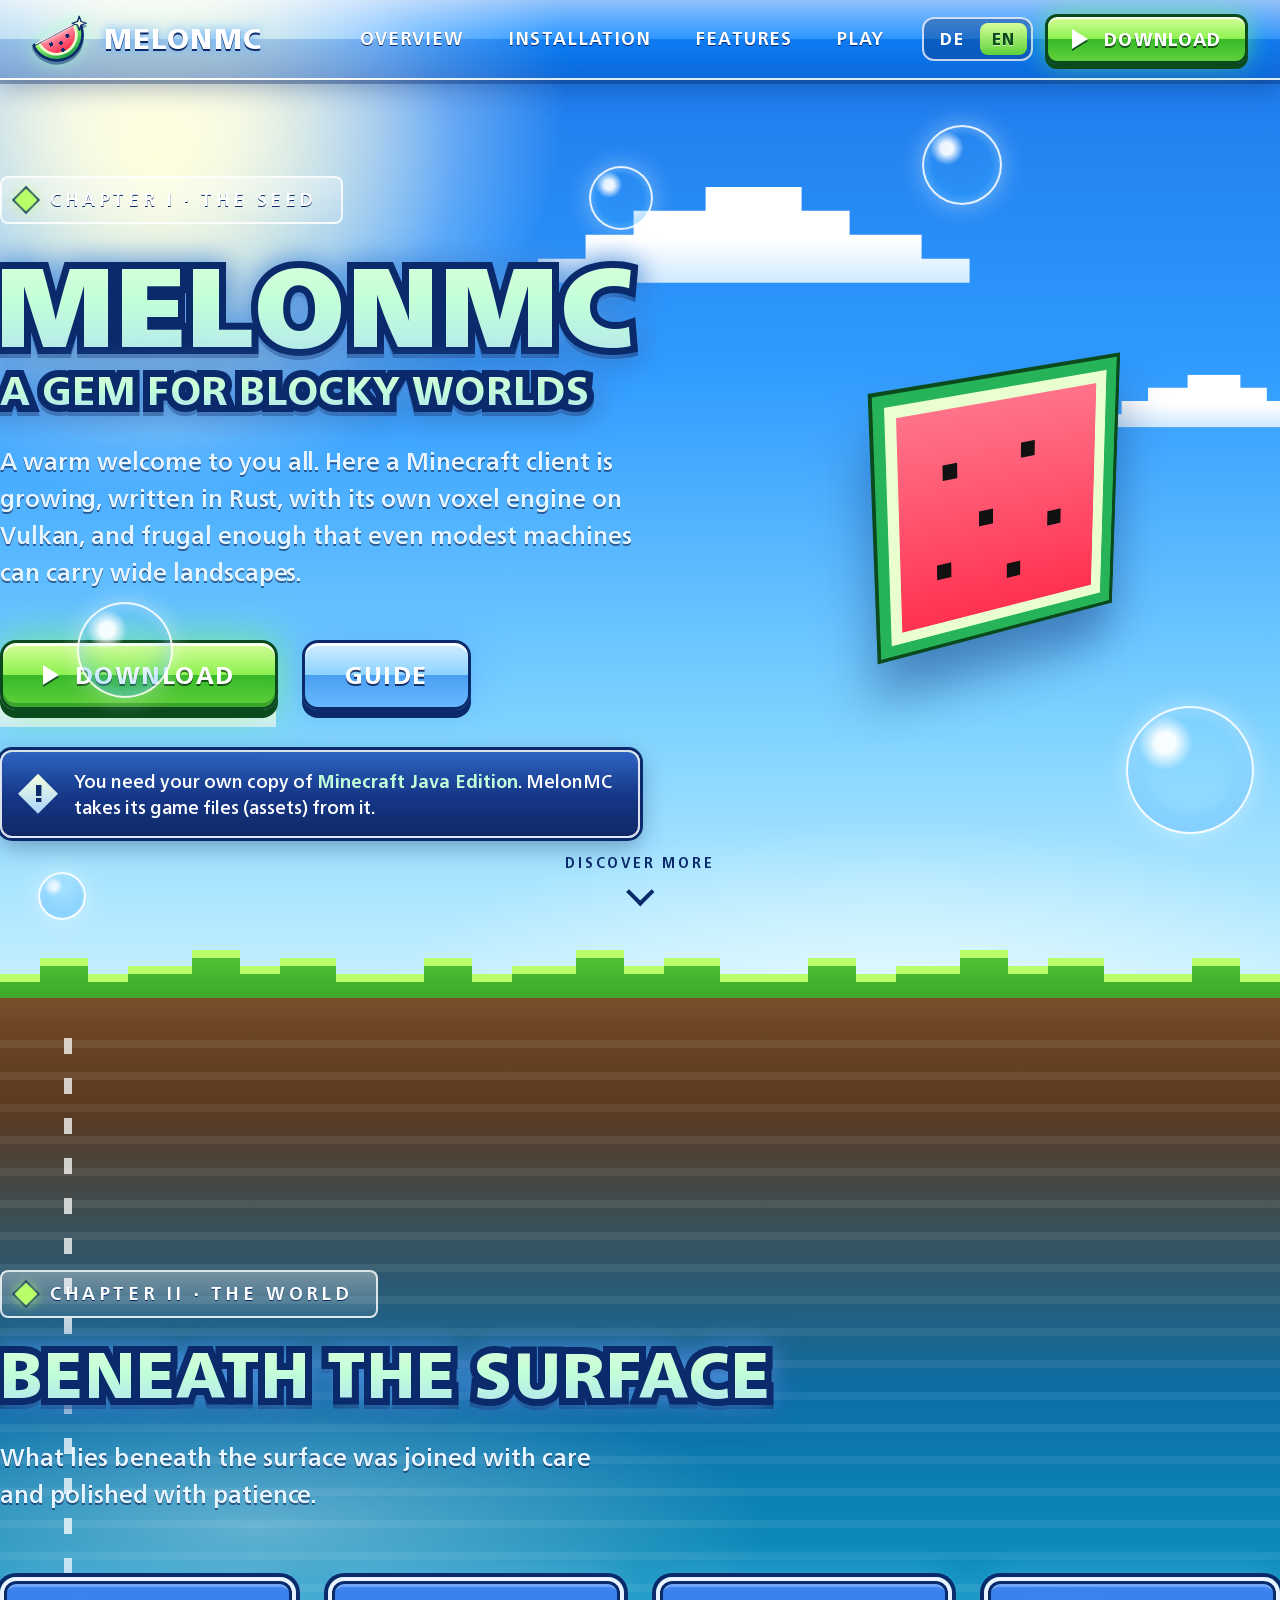
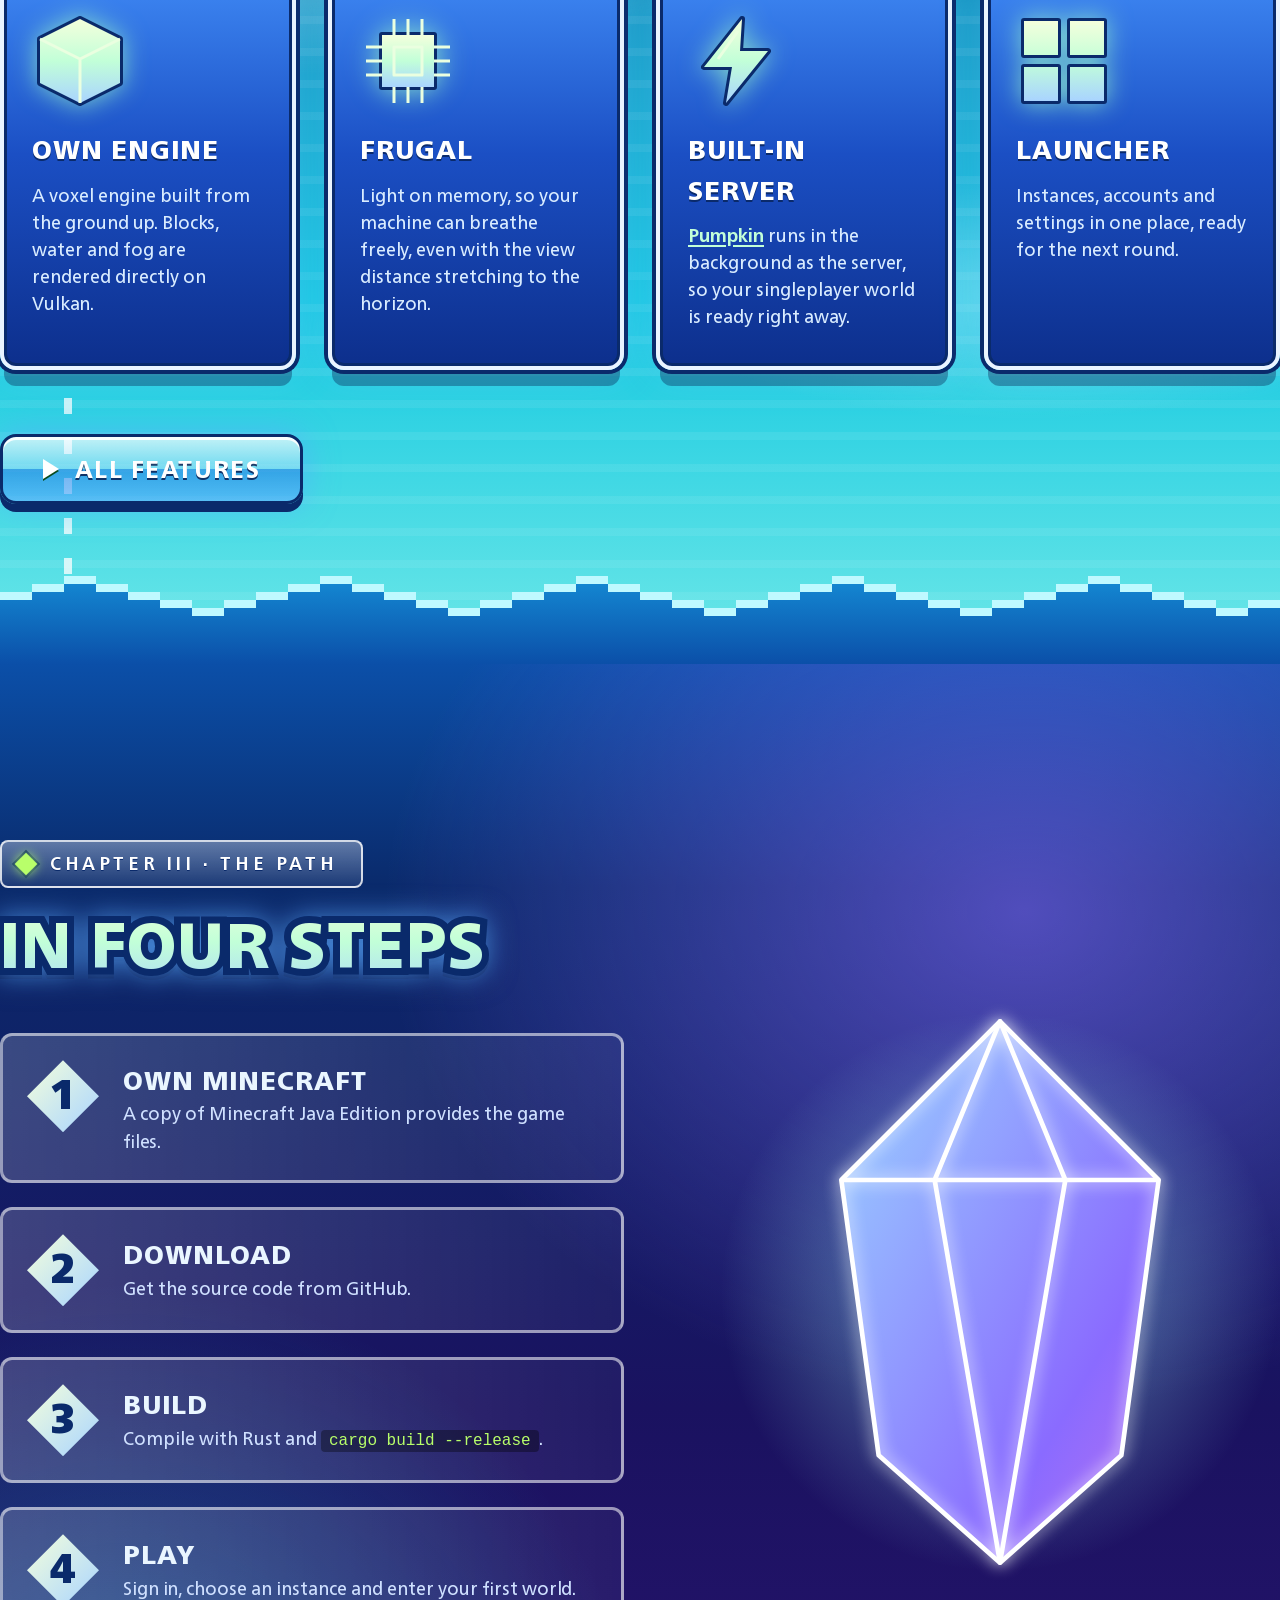
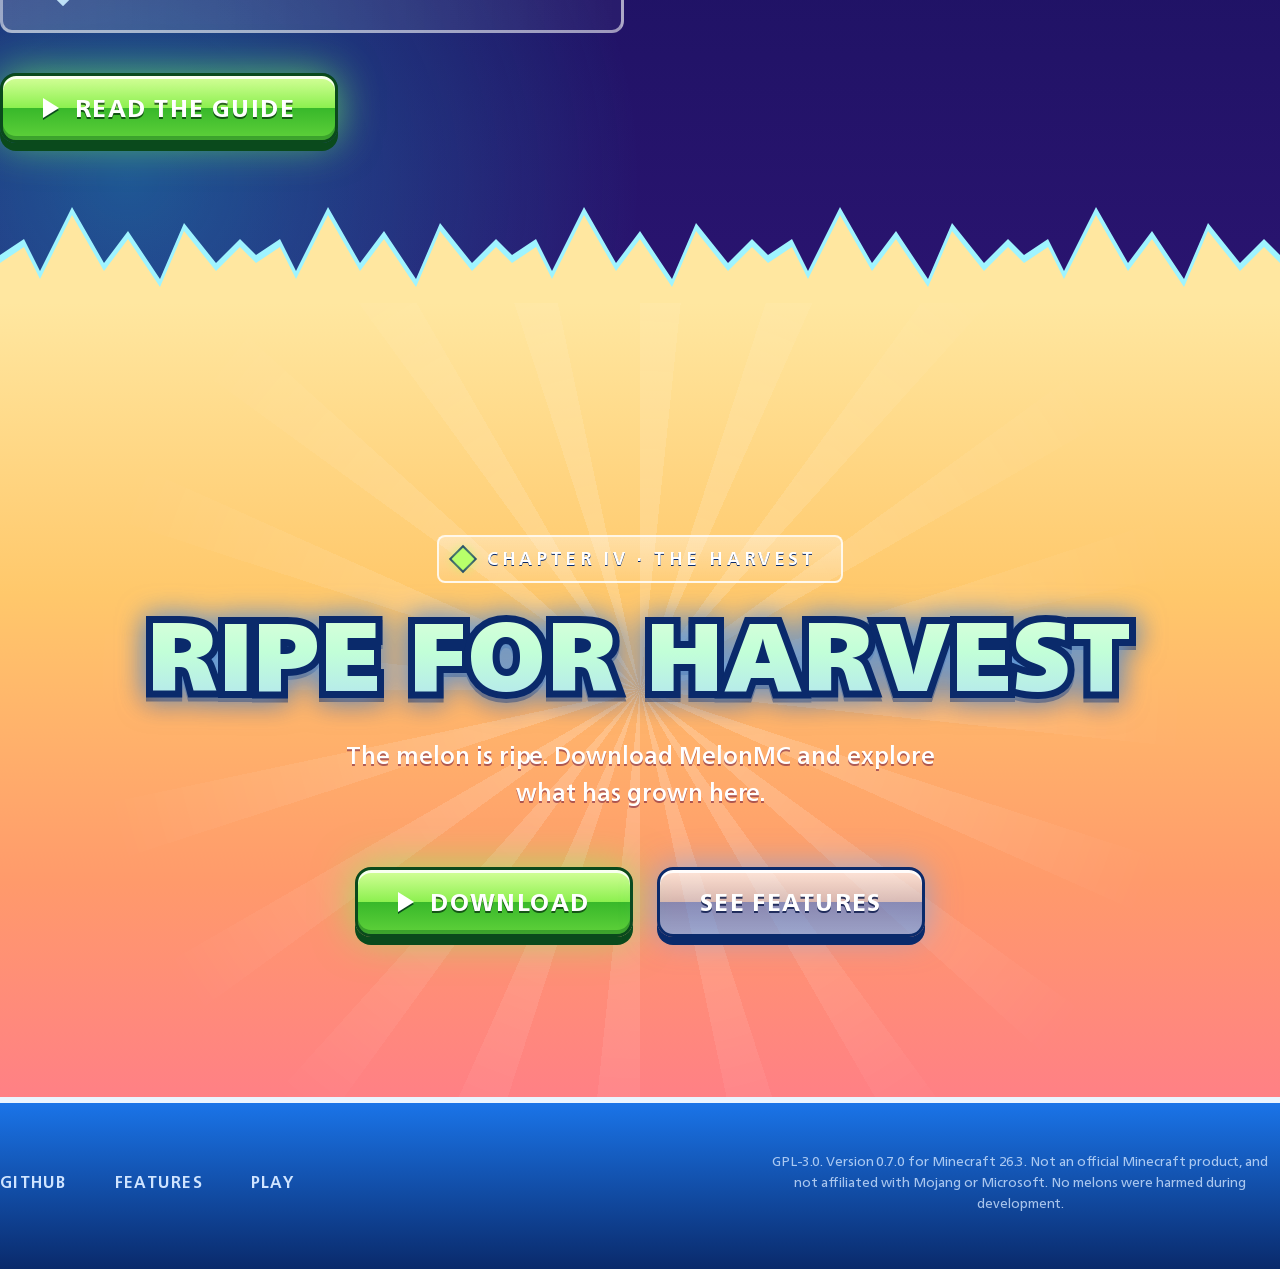
==== index.html @ e9bc73e8 "inital commit" ====
<!DOCTYPE html>
<html lang="de">
<head>
<meta charset="utf-8"/>
<meta content="width=device-width, initial-scale=1.0" name="viewport"/>
<title data-i18n="index.melonmc-a-gem-for"></title>
<meta content="" data-i18n-content="index.melonmc-a-minecraft-client" name="description"/>
<link href="logo.svg" rel="icon" type="image/svg+xml"/>
<link href="style.css" rel="stylesheet"/>
<link href="melon-cube.css" rel="stylesheet"/>
<script defer src="site.js"></script>
<script defer src="text/de.js"></script>
<script defer src="text/en.js"></script>
<script defer src="i18n.js"></script>
</head>
<body>
<nav class="nav">
<a class="brand" href="#top"><img alt="" src="logo.svg"/><span data-i18n="common.melonmc"></span></a>
<button aria-expanded="false" class="menu" data-i18n-aria="common.menu" type="button"><i></i></button>
<ul><li><a data-i18n="index.overview" href="#welt"></a></li><li><a data-i18n="index.installation" href="#weg"></a></li><li><a data-i18n="common.features" href="features.html"></a></li><li><a data-i18n="common.play" href="play.html"></a></li></ul>
<div aria-label="Language" class="lang" role="group"></div>
<a class="btn sm" data-site="repo" href="https://github.com/zinedinp/Melon"><span class="tri"></span><span data-i18n="common.download"></span></a>
</nav>
<header class="chapter sky" id="top">
<div class="flare"></div>
<div class="cloud c1"></div><div class="cloud c2"></div><div class="cloud c3"></div>
<div class="bub" style="left:6%;top:58%;width:96px;height:96px"></div>
<div class="bub" style="left:46%;top:16%;width:64px;height:64px"></div>
<div class="bub" style="left:88%;top:68%;width:128px;height:128px"></div>
<div class="bub" style="left:3%;top:84%;width:48px;height:48px"></div>
<div class="bub" style="left:72%;top:12%;width:80px;height:80px"></div>
<div class="wrap">
<div>
<span class="tag"><b></b><span data-i18n="index.chapter-i-the-seed"></span></span>
<h1 class="fx xl" data-t="MelonMC"><span data-i18n="common.melonmc"></span></h1>
<h2 class="fx m" data-t="Ein Kleinod für Blockwelten"><span data-i18n="index.a-gem-for-blocky"></span></h2>
<p class="lead" data-i18n="index.a-warm-welcome-to"></p>
<div class="btns">
<a class="btn pulse" data-site="repo" href="https://github.com/zinedinp/Melon"><span class="tri"></span><span data-i18n="common.download-2"></span></a>
<a class="btn glass" data-i18n="index.guide" href="play.html"></a>
</div>
<p class="note"><span data-i18n-html="index.you-need-your-own"></span></p>
</div>
<div aria-hidden="true" class="stage">
<div class="cube"><i class="f"></i><i class="b"></i><i class="r"></i><i class="l"></i><i class="t"></i><i class="d"></i></div>
</div>
</div>
<a class="hint" data-i18n="index.discover-more" href="#welt"></a>
</header>
<div class="edge grass"></div>
<svg aria-hidden="true" height="0" style="position:absolute" width="0">
<defs><lineargradient id="hl" x1="0" x2="0" y1="0" y2="1">
<stop offset="0" stop-color="#f4ffdc"></stop><stop offset=".5" stop-color="#c2ffd8"></stop><stop offset="1" stop-color="#a9d4ff"></stop>
</lineargradient></defs>
</svg>
<section class="chapter lagoon" id="welt">
<div class="path"></div>
<div class="wrap">
<span class="tag"><b></b><span data-i18n="index.chapter-ii-the-world"></span></span>
<h2 class="fx l" data-t="Unter der Oberfläche"><span data-i18n="index.beneath-the-surface"></span></h2>
<p class="lead" data-i18n="index.what-lies-beneath-the"></p>
<div class="grid4">
<article class="win">
<svg viewbox="0 0 96 96"><path d="M48 6L88 26V70L48 90L8 70V26Z"></path><path class="ln" d="M8 26L48 46L88 26M48 46V90"></path></svg>
<h3 data-i18n="index.own-engine"></h3><p data-i18n="index.a-voxel-engine-built"></p>
</article>
<article class="win">
<svg viewbox="0 0 96 96"><path d="M22 22H74V74H22Z"></path><path class="ln" d="M34 6V22M48 6V22M62 6V22M34 74V90M48 74V90M62 74V90M6 34H22M6 48H22M6 62H22M74 34H90M74 48H90M74 62H90M34 34H62V62H34Z"></path></svg>
<h3 data-i18n="common.frugal"></h3><p data-i18n="index.light-on-memory-so"></p>
</article>
<article class="win">
<svg viewbox="0 0 96 96"><path d="M54 6L16 54H44L38 90L80 38H52Z"></path><path class="ln" d="M50 18L30 46"></path></svg>
<h3 data-i18n="index.built-in-server"></h3><p data-i18n-html="index.pumpkin-runs-in-the"></p>
</article>
<article class="win">
<svg viewbox="0 0 96 96"><path d="M8 8H42V42H8ZM54 8H88V42H54ZM8 54H42V88H8ZM54 54H88V88H54Z"></path><path class="ln" d="M14 14H36M60 14H82"></path></svg>
<h3 data-i18n="common.launcher"></h3><p data-i18n="index.instances-accounts-and-settings"></p>
</article>
</div>
<div class="btns" style="margin-top:64px"><a class="btn glass" href="features.html"><span class="tri"></span><span data-i18n="index.all-features"></span></a></div>
</div>
</section>
<div class="edge wave"></div>
<section class="chapter cave" id="weg">
<div class="wrap">
<div>
<span class="tag"><b></b><span data-i18n="index.chapter-iii-the-path"></span></span>
<h2 class="fx l" data-t="In vier Schritten"><span data-i18n="index.in-four-steps"></span></h2>
<ol class="quest" style="margin-top:56px">
<li><div class="n">1</div><div><h3 data-i18n="index.own-minecraft"></h3><p data-i18n="index.a-copy-of-minecraft"></p></div></li>
<li><div class="n">2</div><div><h3 data-i18n="common.download-2"></h3><p data-i18n="index.get-the-source-code"></p></div></li>
<li><div class="n">3</div><div><h3 data-i18n="common.build"></h3><p data-i18n-html="index.compile-with-rust-and"></p></div></li>
<li><div class="n">4</div><div><h3 data-i18n="common.play"></h3><p data-i18n="index.sign-in-choose-an"></p></div></li>
</ol>
<div class="btns" style="margin-top:40px"><a class="btn pulse" href="play.html"><span class="tri"></span><span data-i18n="index.read-the-guide"></span></a></div>
</div>
<div aria-hidden="true" class="gem">
<i></i>
<svg viewbox="0 0 160 240"><path d="M80 4L148 72L132 190L80 236L28 190L12 72Z"></path><path d="M12 72H148M80 4L52 72L80 236L108 72Z"></path></svg>
</div>
</div>
</section>
<div class="edge crystal"></div>
<section class="chapter dawn" id="start">
<div class="wrap">
<span class="tag"><b></b><span data-i18n="index.chapter-iv-the-harvest"></span></span>
<h2 class="fx xl harvest" data-t="Zur Ernte bereit"><span data-i18n="index.ripe-for-harvest"></span></h2>
<p class="lead" data-i18n="index.the-melon-is-ripe"></p>
<div class="btns">
<a class="btn pulse" data-site="repo" href="https://github.com/zinedinp/Melon"><span class="tri"></span><span data-i18n="common.download-2"></span></a>
<a class="btn glass" data-i18n="index.see-features" href="features.html"></a>
</div>
</div>
<footer class="foot">
<div class="wrap">
<a data-i18n="index.github" data-site="repo" href="https://github.com/zinedinp/Melon"></a>
<a data-i18n="common.features" href="features.html"></a>
<a data-i18n="common.play" href="play.html"></a>
<small data-i18n="index.gpl-3-0-version"></small>
</div>
</footer>
</section>
</body>
</html>
---- style.css ----
/* MelonMC – Frutiger Aero × Voxel × Crystal. Nur CSS/HTML. Raster: 8px (--u). */

@font-face{font-family:"Neue Frutiger World";src:url(fonts/NeueFrutigerWorld-Light.woff2) format("woff2");font-weight:300;font-display:swap}
@font-face{font-family:"Neue Frutiger World";src:url(fonts/NeueFrutigerWorld-Regular.woff2) format("woff2");font-weight:400;font-display:swap}
@font-face{font-family:"Neue Frutiger World";src:url(fonts/NeueFrutigerWorld-Medium.woff2) format("woff2");font-weight:500;font-display:swap}
@font-face{font-family:"Neue Frutiger World";src:url(fonts/NeueFrutigerWorld-Bold.woff2) format("woff2");font-weight:700;font-display:swap}
@font-face{font-family:"Neue Frutiger World";src:url(fonts/NeueFrutigerWorld-Heavy.woff2) format("woff2");font-weight:800;font-display:swap}
@font-face{font-family:"Neue Frutiger World";src:url(fonts/NeueFrutigerWorld-Black.woff2) format("woff2");font-weight:900;font-display:swap}
@font-face{font-family:"Neue Frutiger World";src:url(fonts/NeueFrutigerWorld-XtraBlk.woff2) format("woff2");font-weight:950;font-display:swap}

:root{
  --u:8px;
  --sky:#2f9bff; --sky-hi:#9fe0ff; --aqua:#12d6e0; --grass:#5fd13a; --grass-hi:#b8ff6a; --grass-d:#2e8b2a;
  --melon:#ff3d5a; --rind:#1e9d4a; --crystal:#8a6bff; --navy:#0a2a6b; --sun:#ffe27a; --dirt:#6b4423;
  --hl1:#f4ffdc; --hl2:#c2ffd8; --hl3:#a9d4ff;
  --font:"Neue Frutiger World","Segoe UI",system-ui,sans-serif;
}
*{box-sizing:border-box}
html{scroll-behavior:smooth;-webkit-font-smoothing:antialiased;text-rendering:optimizeLegibility}
body{margin:0;font:400 20px/1.55 var(--font);color:#eaf6ff;background:#05163a;min-width:1100px;overflow-x:hidden}
a{color:inherit;text-decoration:none}
h1,h2,h3,p,ul,ol{margin:0}
ul,ol{padding:0;list-style:none}

/* ---------- Highlight-Text: hell-gruenlich -> sanftes Blau, Navy-Kontur, Glow ---------- */
.fx{position:relative;display:block;font-weight:900;text-transform:uppercase;line-height:1.02;letter-spacing:.02em;
    filter:drop-shadow(0 0 14px rgba(90,168,255,.75)) drop-shadow(0 4px 0 rgba(5,20,70,.55))}
.fx::before{content:attr(data-t);position:absolute;inset:0;color:var(--navy);-webkit-text-stroke:14px var(--navy);z-index:0;pointer-events:none}
.fx>span{position:relative;z-index:1;color:transparent;background:linear-gradient(180deg,var(--hl1) 0%,var(--hl2) 48%,var(--hl3) 100%);-webkit-background-clip:text;background-clip:text}
.fx.xl{font-size:112px;font-weight:950}
.fx.l{font-size:64px}
.fx.m{font-size:40px;font-weight:800}
.hl{background:linear-gradient(180deg,var(--hl1),var(--hl2) 50%,var(--hl3));-webkit-background-clip:text;background-clip:text;color:transparent;font-weight:700}

/* ---------- Navigation (immer sichtbar, CTA inklusive) ---------- */
.nav{position:fixed;inset:0 0 auto 0;height:80px;z-index:50;display:flex;align-items:center;gap:20px;padding:0 32px;
  background:linear-gradient(180deg,rgba(255,255,255,.55),rgba(160,215,255,.28) 50%,rgba(40,120,220,.35) 50%,rgba(20,80,180,.45));
  border-bottom:2px solid rgba(255,255,255,.7);box-shadow:0 4px 0 rgba(10,42,107,.35),0 8px 24px rgba(10,42,107,.35);
  backdrop-filter:blur(12px) saturate(1.4)}
.brand{display:flex;align-items:center;gap:16px;font-weight:900;font-size:28px;text-transform:uppercase;letter-spacing:.04em;color:#fff;text-shadow:0 2px 0 var(--navy),0 0 12px #5aa8ff}
.brand img{width:56px;height:56px;display:block;margin:-8px 0;filter:drop-shadow(0 3px 0 rgba(10,42,107,.5)) drop-shadow(0 0 8px rgba(160,255,200,.7))}
.lang{display:flex;gap:4px;padding:4px;border-radius:12px;border:2px solid rgba(255,255,255,.75);background:rgba(10,42,107,.35)}
.lang a,.lang b{display:block;padding:4px 12px;border-radius:8px;font-weight:800;font-size:16px;letter-spacing:.08em;color:#fff}
.lang a[aria-current]{background:linear-gradient(180deg,#d6ff9a,#5fd13a);color:#0a4a1c;text-shadow:0 1px 0 rgba(255,255,255,.6)}
.lang a:hover{background:rgba(255,255,255,.3)}
.nav ul{display:flex;gap:8px;margin-left:auto}
.nav .lang{margin-right:-8px}
.nav ul a{position:relative;display:block;padding:8px 16px;font-weight:700;font-size:18px;text-transform:uppercase;letter-spacing:.06em;color:#fff;text-shadow:0 1px 0 var(--navy);border:2px solid transparent;border-radius:8px}
.nav ul a:hover,.nav ul a[aria-current]{background:rgba(255,255,255,.25);border-color:rgba(255,255,255,.7)}
.nav ul a::before{content:"▶";position:absolute;left:8px;top:50%;translate:0 -50%;font-size:10px;line-height:1;color:var(--grass-hi);opacity:0}
.nav ul a:hover::before{opacity:1}
.nav .menu{display:none;flex:none;width:48px;height:48px;padding:0;cursor:pointer;appearance:none;
  border-radius:12px;border:2px solid rgba(255,255,255,.8);
  background:linear-gradient(180deg,rgba(255,255,255,.65),rgba(40,120,220,.4));
  box-shadow:inset 0 2px 0 rgba(255,255,255,.9),0 3px 0 rgba(10,42,107,.45)}
.nav .menu i,.nav .menu i::before,.nav .menu i::after{display:block;width:22px;height:3px;margin:0 auto;border-radius:2px;background:#fff;box-shadow:0 1px 0 var(--navy)}
.nav .menu i{position:relative}
.nav .menu i::before,.nav .menu i::after{content:"";position:absolute;left:0}
.nav .menu i::before{top:-7px}.nav .menu i::after{top:7px}
body.nav-open .nav .menu i{background:transparent;box-shadow:none}
body.nav-open .nav .menu i::before{top:0;rotate:45deg}
body.nav-open .nav .menu i::after{top:0;rotate:-45deg}

/* ---------- Buttons (Aero-Glas + Glanzkante) ---------- */
.btns{display:flex;gap:24px;flex-wrap:wrap}
.btn{position:relative;display:inline-flex;align-items:center;gap:16px;padding:20px 40px;font:800 24px/1 var(--font);text-transform:uppercase;letter-spacing:.06em;color:#fff;
  border-radius:16px;border:3px solid #0a4a1c;text-shadow:0 2px 0 rgba(0,40,10,.7);
  background:linear-gradient(180deg,#d6ff9a 0,#8cf04f 50%,#38b82a 50%,#5fd13a 100%);
  box-shadow:inset 0 3px 0 rgba(255,255,255,.85),inset 0 -4px 0 rgba(0,80,20,.35),0 8px 0 #0a4a1c,0 0 40px rgba(120,255,90,.65);transition:transform .12s,box-shadow .12s}
.btn:hover{transform:translateY(-4px);box-shadow:inset 0 3px 0 rgba(255,255,255,.85),inset 0 -4px 0 rgba(0,80,20,.35),0 12px 0 #0a4a1c,0 0 64px rgba(150,255,110,.9)}
.btn:active{transform:translateY(6px);box-shadow:inset 0 3px 0 rgba(255,255,255,.6),0 2px 0 #0a4a1c}
.btn.pulse{animation:pulse 2.4s ease-in-out infinite}
.btn.glass{border-color:var(--navy);text-shadow:0 2px 0 rgba(5,20,70,.8);
  background:linear-gradient(180deg,rgba(255,255,255,.7) 0,rgba(170,220,255,.45) 50%,rgba(40,120,230,.55) 50%,rgba(90,170,255,.6) 100%);
  box-shadow:inset 0 3px 0 rgba(255,255,255,.9),0 8px 0 var(--navy),0 0 32px rgba(90,168,255,.6)}
.btn.sm{padding:12px 24px;font-size:18px;border-radius:12px;box-shadow:inset 0 2px 0 rgba(255,255,255,.85),0 5px 0 #0a4a1c,0 0 24px rgba(120,255,90,.6)}
.btn .tri{width:0;height:0;border:10px solid transparent;border-left:16px solid #fff;border-right:0;filter:drop-shadow(0 2px 0 #0a4a1c)}
@keyframes pulse{50%{filter:brightness(1.12) saturate(1.2)}}

/* ---------- Kapitel-Grundlage ---------- */
.chapter{position:relative;padding:176px 0 160px;overflow:hidden}
.wrap{position:relative;width:1280px;margin:0 auto;z-index:2}
.tag{display:inline-flex;align-items:center;gap:16px;margin-bottom:24px;padding:8px 24px 8px 16px;font-weight:700;font-size:18px;letter-spacing:.2em;text-transform:uppercase;color:#fff;
  background:linear-gradient(180deg,rgba(255,255,255,.35),rgba(255,255,255,.08));border:2px solid rgba(255,255,255,.8);border-radius:8px;text-shadow:0 1px 0 var(--navy)}
.tag b{display:block;width:16px;height:16px;background:var(--grass-hi);transform:rotate(45deg);box-shadow:0 0 12px var(--grass-hi),0 0 0 2px var(--navy)}
.lead{font-size:24px;font-weight:500;max-width:640px;margin:32px 0 48px;text-shadow:0 2px 0 rgba(5,20,70,.55)}

/* ---------- Kapitel I – Himmel ---------- */
.sky{min-height:100vh;padding:176px 0 200px;
  background:radial-gradient(circle at 12% 8%,#fff 0,rgba(255,255,255,.9) 6%,rgba(255,255,255,0) 28%),
             radial-gradient(ellipse 60% 30% at 70% 100%,#e8fbff 0,rgba(232,251,255,0) 70%),
             linear-gradient(180deg,#1a74e8 0,#2f9bff 35%,#7fd3ff 70%,#d4f6ff 100%)}
.sky .wrap{display:grid;grid-template-columns:720px 1fr;align-items:center}
.sky h1.fx{margin:0 0 8px -4px}
.flare{position:absolute;left:-160px;top:-160px;width:640px;height:640px;border-radius:50%;background:radial-gradient(circle,rgba(255,255,220,.95) 0,rgba(255,255,200,.4) 30%,rgba(255,255,255,0) 65%);z-index:1;animation:breathe 8s ease-in-out infinite}
@keyframes breathe{50%{transform:scale(1.12);opacity:.85}}

/* Voxel-Wolken: Stufenpolygone, 24px-Raster */
.cloud{position:absolute;z-index:1;height:96px;background:linear-gradient(180deg,#fff 0,#fff 55%,#cfe9ff 100%);
  clip-path:polygon(0 100%,0 72px,48px 72px,48px 48px,96px 48px,96px 24px,168px 24px,168px 0,264px 0,264px 24px,312px 24px,312px 48px,384px 48px,384px 72px,432px 72px,432px 100%);
  width:432px;filter:drop-shadow(0 8px 0 rgba(120,180,240,.5));animation:drift 60s linear infinite}
.cloud.c1{top:18%;left:42%}.cloud.c2{top:62%;left:-8%;transform:scale(.75);animation-duration:80s;animation-delay:-20s}.cloud.c3{top:34%;left:78%;transform:scale(.55);animation-duration:70s;animation-delay:-35s}
@keyframes drift{0%{translate:-120px 0}50%{translate:120px 0}100%{translate:-120px 0}}

/* Bokeh-Blasen (Aero) */
.bub{position:absolute;border-radius:50%;z-index:6;cursor:pointer;border:2px solid rgba(255,255,255,.85);
  background:radial-gradient(circle at 30% 28%,rgba(255,255,255,.95) 0 8%,rgba(255,255,255,0) 22%),
             radial-gradient(circle at 50% 50%,rgba(160,225,255,.05) 55%,rgba(255,255,255,.55) 100%);
  box-shadow:inset 0 -12px 24px rgba(40,160,255,.35),0 0 24px rgba(255,255,255,.4);
  animation:float var(--d,9s) ease-in-out infinite var(--dl,0s);
  /* Loslassen: federt mit Ueberschwingen unter 1 zurueck (kleiner) und gleitet langsam heim */
  transition:scale .7s cubic-bezier(.3,2.2,.5,1),transform 1.4s cubic-bezier(.2,.9,.2,1)}
.bub:nth-of-type(2n){--d:12s;--dl:-4s}
/* Druck auf die Blase selbst: waechst und huscht kurz davon */
.bub:active{scale:1.25;transform:translate(var(--zx,20px),-48px);transition:scale .12s ease-out,transform .25s ease-out}
.bub:nth-of-type(2n):active{--zx:-24px}
@keyframes float{50%{translate:0 -32px}}

/* Der Melonenwuerfel steht in melon-cube.css. */
.glint{position:absolute;inset:0;z-index:4;background:linear-gradient(115deg,transparent 40%,rgba(255,255,255,.35) 50%,transparent 60%) 0 0/300% 100%;pointer-events:none;mix-blend-mode:soft-light;animation:glint 7s ease-in-out infinite}
@keyframes glint{from{background-position:120% 0}to{background-position:-120% 0}}

.hint{cursor:pointer;position:absolute;left:50%;bottom:136px;translate:-50% 0;z-index:5;display:flex;flex-direction:column;align-items:center;font-weight:700;letter-spacing:.2em;text-transform:uppercase;font-size:14px;color:var(--navy)}
.hint:hover{color:#fff;text-shadow:0 0 12px var(--navy)}
.hint::after{content:"";width:16px;height:16px;border:solid var(--navy);border-width:0 4px 4px 0;rotate:45deg;margin-top:8px;animation:bob 1.6s ease-in-out infinite}
@keyframes bob{50%{translate:0 8px}}

/* ---------- Grenzen zwischen Kapiteln (SVG-Masken, 8px-Raster) ---------- */
.edge{position:relative;height:96px;margin-top:-96px;z-index:4;pointer-events:none;
  --mask:none;--w:384px}
.edge::before,.edge::after{content:"";position:absolute;left:0;right:0;height:96px;
  -webkit-mask:var(--mask) repeat-x 0 0/var(--w) 96px;mask:var(--mask) repeat-x 0 0/var(--w) 96px}
.edge::before{top:-8px;background:var(--rim)}
.edge::after{top:0;background:var(--body)}
.edge.grass{--w:384px;--rim:var(--grass-hi);
  --body:linear-gradient(180deg,#58c936 0,#3da82c 56px,#7a4e2b 56px,#6b4423 100%);
  --mask:url("data:image/svg+xml,%3Csvg xmlns='http://www.w3.org/2000/svg' width='384' height='96' shape-rendering='crispEdges'%3E%3Cpath d='M0 96V40H40V24H88V40H128V32H192V16H240V32H280V24H336V40H384V96Z'/%3E%3C/svg%3E")}
.edge.wave{--w:256px;--rim:#bff9ff;
  --body:linear-gradient(180deg,#1590d8 0,#0b4fa8 100%);
  --mask:url("data:image/svg+xml,%3Csvg xmlns='http://www.w3.org/2000/svg' width='256' height='96' shape-rendering='crispEdges'%3E%3Cpath d='M0 96V32H32V24H64V16H96V24H128V32H160V40H192V48H224V40H256V96Z'/%3E%3C/svg%3E")}
.edge.crystal{--w:256px;--rim:#9ff4ff;
  --body:#ffe7a0;
  --mask:url("data:image/svg+xml,%3Csvg xmlns='http://www.w3.org/2000/svg' width='256' height='96'%3E%3Cpath d='M0 96V56L24 40L40 72L72 8L104 64L128 32L160 80L184 24L216 64L240 40L256 56V96Z'/%3E%3C/svg%3E")}

/* ---------- Kapitel II – Lagune ---------- */
.lagoon{background:linear-gradient(180deg,#6b4423 0,#5a3a22 72px,#0b6fa8 360px,#12c8e0 70%,#6fe8e8 100%);padding-top:232px}
.lagoon::before{content:"";position:absolute;inset:0;z-index:0;background:
  radial-gradient(ellipse 40% 12% at 20% 40%,rgba(255,255,255,.35),transparent),
  radial-gradient(ellipse 30% 10% at 80% 70%,rgba(255,255,255,.3),transparent),
  repeating-linear-gradient(0deg,rgba(255,255,255,.07) 0 8px,transparent 8px 32px)}
.path{position:absolute;left:64px;top:0;bottom:0;width:8px;z-index:1;background:repeating-linear-gradient(180deg,rgba(255,255,255,.75) 0 16px,transparent 16px 40px)}
.grid4{display:grid;grid-template-columns:repeat(4,1fr);gap:32px;margin-top:64px}

/* Final-Fantasy-Menuefenster */
.win{position:relative;padding:32px 28px 36px;border:4px solid #eaf4ff;border-radius:16px;
  background:linear-gradient(180deg,#3d86f2 0,#1b4fc4 45%,#0d2f8c 100%);
  box-shadow:0 0 0 4px var(--navy),inset 0 0 0 3px #0a2a6b,inset 0 6px 0 rgba(255,255,255,.28),0 20px 0 -4px rgba(5,20,70,.35),0 0 40px rgba(120,200,255,.45);transition:transform .15s}
.win:hover{transform:translateY(-8px)}
.win:hover h3::before{content:"▶";position:absolute;left:-24px;top:0;color:var(--grass-hi);font-size:20px;animation:bob2 .8s steps(2) infinite}
@keyframes bob2{50%{translate:4px 0}}
.win h3{position:relative;font-weight:900;font-size:26px;text-transform:uppercase;letter-spacing:.04em;margin:20px 0 12px;color:#fff;text-shadow:0 2px 0 var(--navy)}
.win p{font-size:18px;line-height:1.5;color:#d9ecff}
.win svg{width:96px;height:96px;display:block;overflow:visible;filter:drop-shadow(0 0 12px rgba(160,255,200,.7))}
.win svg *{stroke:var(--navy);stroke-width:6;stroke-linejoin:round;paint-order:stroke;fill:url(#hl)}
.win svg .ln{fill:none;stroke:#eaffe0;stroke-width:3}

/* ---------- Kapitel III – Kristallhoehle ---------- */
.cave{background:radial-gradient(ellipse 50% 40% at 80% 20%,rgba(138,107,255,.55),transparent),radial-gradient(ellipse 40% 40% at 10% 90%,rgba(18,214,224,.35),transparent),linear-gradient(180deg,#0b4fa8 0,#0a2a6b 18%,#1a1260 60%,#2a1470 100%)}
.cave .wrap{display:grid;grid-template-columns:1fr 560px;gap:96px;align-items:center}
.quest li{position:relative;display:grid;grid-template-columns:72px 1fr;gap:24px;padding:24px;margin-bottom:24px;border:3px solid rgba(255,255,255,.55);border-radius:12px;background:linear-gradient(90deg,rgba(255,255,255,.18),rgba(255,255,255,.04));transition:transform .15s,border-color .15s}
.quest li:hover{transform:translateX(16px);border-color:var(--grass-hi)}
.quest li:hover::before{content:"▶";position:absolute;left:-36px;top:28px;color:var(--grass-hi);font-size:24px}
.quest .n{width:72px;height:72px;display:grid;place-items:center;font-weight:950;font-size:40px;color:var(--navy);background:linear-gradient(135deg,var(--hl1),var(--hl3));clip-path:polygon(50% 0,100% 50%,50% 100%,0 50%);padding-bottom:4px}
.quest h3{font-weight:900;font-size:26px;text-transform:uppercase;letter-spacing:.04em}
.quest p{font-size:18px;color:#cfe0ff}
.quest code{font:500 16px ui-monospace,monospace;background:rgba(0,0,0,.35);padding:2px 8px;border-radius:4px;color:var(--grass-hi)}
/* grosser Kristall: SVG-Silhouette als Maske, Verlauf fuellt */
.gem{position:relative;height:560px}
.gem i{position:absolute;inset:0;
  -webkit-mask:var(--g) center/contain no-repeat;mask:var(--g) center/contain no-repeat;
  background:linear-gradient(120deg,#9ff4ff 0,#8a6bff 40%,#ff7ad9 70%,#9ff4ff 100%) 0 0/200% 100%;animation:shimmer 6s linear infinite;
  --g:url("data:image/svg+xml,%3Csvg xmlns='http://www.w3.org/2000/svg' viewBox='0 0 160 240'%3E%3Cpath d='M80 4L148 72L132 190L80 236L28 190L12 72Z'/%3E%3C/svg%3E")}
.gem::before{content:"";position:absolute;inset:-24px;z-index:-1;background:radial-gradient(circle,rgba(159,244,255,.55),transparent 65%);animation:breathe 5s ease-in-out infinite}
.gem svg{position:absolute;inset:0;width:100%;height:100%;fill:none;stroke:#fff;stroke-width:2;stroke-linejoin:round;filter:drop-shadow(0 0 8px #fff)}
@keyframes shimmer{to{background-position:-200% 0}}

/* ---------- Kapitel IV – Sonnenaufgang / CTA ---------- */
.dawn{text-align:center;background:linear-gradient(180deg,#ffe7a0 0,#ffc86b 30%,#ff9a6b 60%,#ff6b9a 100%);padding-top:232px;padding-bottom:0;color:#fff}
.dawn::before{content:"";position:absolute;left:50%;top:40%;width:1200px;height:1200px;margin:-600px;background:repeating-conic-gradient(rgba(255,255,255,.22) 0 6deg,transparent 6deg 18deg);-webkit-mask:radial-gradient(circle,#000 0,transparent 65%);mask:radial-gradient(circle,#000 0,transparent 65%);animation:rot 80s linear infinite}
@keyframes rot{to{rotate:360deg}}
.dawn .fx{margin:0 auto}
.dawn .fx.xl.harvest{font-size:96px}
.dawn .lead{margin:32px auto 56px;color:#fff;text-shadow:0 2px 0 rgba(120,30,60,.6)}
.dawn .btns{justify-content:center}
.foot{position:relative;z-index:3;margin-top:160px;padding:48px 0 56px;background:linear-gradient(180deg,#1a74e8,#0a2a6b);border-top:6px solid #eaf4ff;font-size:16px;color:#cfe4ff}
.foot .wrap{display:flex;gap:48px;align-items:center}
.foot a{font-weight:700;text-transform:uppercase;letter-spacing:.08em}.foot a:hover{color:var(--grass-hi)}
.foot small{margin-left:auto;max-width:520px;opacity:.8}

/* ======================================================================
   UNTERSEITEN: Frutiger Black + Metro (flache Kacheln, Aero-Glanzkante)
   ====================================================================== */
body.metro{background:#07204f;background-image:radial-gradient(ellipse 60% 40% at 85% 0,rgba(47,155,255,.55),transparent),radial-gradient(ellipse 50% 40% at 0 100%,rgba(18,214,224,.3),transparent)}
.metro main{width:1280px;margin:0 auto;padding:152px 0 96px}
.metro h1{font-weight:900;font-size:96px;line-height:.95;text-transform:uppercase;letter-spacing:-.01em;color:#fff}
.metro h1 small{display:block;font-weight:300;font-size:32px;letter-spacing:.02em;text-transform:none;color:var(--hl3);margin-top:16px}
.metro .sub{font-weight:300;font-size:28px;max-width:760px;margin:24px 0 56px;color:#d9ecff}
.tiles{display:grid;grid-template-columns:repeat(4,296px);grid-auto-rows:296px;gap:8px}
.tile{position:relative;padding:24px;display:flex;flex-direction:column;justify-content:flex-end;overflow:hidden;color:#fff;transition:transform .12s}
.tile::before{content:"";position:absolute;inset:0 0 50% 0;background:linear-gradient(180deg,rgba(255,255,255,.22),rgba(255,255,255,.04))}
.tile:hover{transform:scale(1.03);z-index:2;outline:4px solid rgba(255,255,255,.85)}
.tile.w2{grid-column:span 2}.tile.h2{grid-row:span 2}
.tile .g{position:absolute;right:16px;top:8px;font-weight:950;font-size:128px;line-height:1;opacity:.28}
.tile h2{position:relative;font-weight:900;font-size:32px;line-height:1.05;text-transform:uppercase;margin-bottom:8px}
.tile p{position:relative;font-weight:300;font-size:18px;line-height:1.4}
.tile.cta{align-items:flex-start;justify-content:center;gap:16px;background:#5fd13a}
.tile.cta h2{font-size:36px}
.tile.cta.w2 h2{font-size:40px}
.t-blue{background:#1ba1e2}.t-green{background:#3fa820}.t-red{background:#e51400}.t-amber{background:#e8940a}.t-violet{background:#7a2cd9}.t-teal{background:#00aba9}.t-pink{background:#e3569b}.t-navy{background:#14397d}
.metro .back{display:inline-block;margin-top:56px;font-weight:900;text-transform:uppercase;letter-spacing:.1em;color:var(--hl2)}
.metro .back:hover{color:#fff}

@media (prefers-reduced-motion:reduce){*{animation:none!important;transition:none!important}}

/* Sprungziel unter fester Navigation */
:target{scroll-margin-top:0}
.note{display:inline-flex;gap:16px;align-items:center;max-width:640px;margin-top:40px;padding:16px 24px 16px 16px;font-size:18px;line-height:1.45;font-weight:500;color:#fff;
  border:2px solid rgba(255,255,255,.85);border-radius:12px;box-shadow:0 0 0 3px var(--navy),0 8px 24px rgba(5,20,70,.35);
  background:linear-gradient(180deg,rgba(40,90,190,.92) 0,rgba(14,46,130,.94) 50%,rgba(10,32,96,.96) 100%)}
.note::before{content:"!";flex:none;display:grid;place-items:center;width:40px;height:40px;font-weight:950;font-size:24px;color:var(--navy);background:linear-gradient(180deg,var(--hl1),var(--hl3));clip-path:polygon(50% 0,100% 50%,50% 100%,0 50%)}
.note b{color:var(--hl2)}
/* Listen auf der Features-Seite */
.metro h2.sec{font-weight:900;font-size:48px;text-transform:uppercase;margin:96px 0 32px;color:#fff}
.metro h2.sec small{font-weight:300;font-size:24px;text-transform:none;color:var(--hl3);margin-left:16px}
.list{display:grid;grid-template-columns:repeat(2,1fr);gap:8px}
.list li{position:relative;display:grid;grid-template-columns:48px 1fr;gap:16px;padding:20px 24px;background:rgba(255,255,255,.08);border-left:8px solid var(--c,#3fa820)}
.list li::before{content:"✓";display:grid;place-items:center;width:48px;height:48px;font-weight:900;font-size:28px;color:#fff;background:var(--c,#3fa820)}
.list.todo li{--c:#e8940a}.list.todo li::before{content:"◌"}
.list li.soon{--c:#1ba1e2}.list li.soon::before{content:"◔"}
.list h3{font-weight:900;font-size:22px;text-transform:uppercase}
.list p{font-weight:300;font-size:18px;line-height:1.4;color:#d9ecff}

/* Links im Fliesstext (z.B. Pumpkin) */
.win p a,.tile p a,.list p a{color:var(--hl2);font-weight:700;text-decoration:underline 2px;text-underline-offset:3px}
.tile p a,.list p a{color:#fff}
.win p a:hover,.tile p a:hover,.list p a:hover{color:var(--hl1)}

@media (hover:none){
  .tile:hover,.win:hover,.quest li:hover,.btn:hover{transform:none}
  .quest li:hover::before,.win:hover h3::before{content:none}
}

/* ---------- Schmale Schirme: derselbe Aero-Look, fliessendes Raster ---------- */
@media (max-width:1279px){
  body{min-width:0}
  .wrap,.metro main{width:auto;max-width:1280px;margin-left:24px;margin-right:24px}
  .metro main{padding-left:0;padding-right:0}
  .tiles{grid-template-columns:repeat(4,minmax(0,1fr));grid-auto-rows:minmax(220px,auto)}
  .sky .wrap{grid-template-columns:1fr;gap:24px}
  .stage{height:400px}
  .cave .wrap{grid-template-columns:1fr;gap:40px}
  .gem{height:360px;max-width:280px;margin:0 auto}
  .grid4{grid-template-columns:repeat(2,minmax(0,1fr))}
  .fx.xl{font-size:80px}
  .dawn .fx.xl.harvest{font-size:72px}
  .fx.l{font-size:52px}
  .metro h1{font-size:72px}
  .path{display:none}
}

@media (max-width:900px){
  .nav{display:grid;grid-template-columns:1fr auto auto;align-items:center;height:auto;min-height:72px;padding:12px 16px;gap:8px 12px}
  .nav .brand{grid-column:1;grid-row:1;min-width:0}
  .nav .lang{grid-column:2;grid-row:1;margin:0}
  .nav .menu{display:grid;place-items:center;grid-column:3;grid-row:1}
  .nav ul{display:none;grid-column:1/-1;grid-row:2;flex-direction:column;margin:0;gap:4px;padding:8px;border-radius:12px;
    background:linear-gradient(180deg,rgba(255,255,255,.35),rgba(20,80,180,.4));
    border:2px solid rgba(255,255,255,.7);box-shadow:inset 0 2px 0 rgba(255,255,255,.5),0 8px 24px rgba(10,42,107,.35)}
  .nav ul a{padding:12px 20px}
  .nav > .btn.sm{display:none;grid-column:1/-1;grid-row:3}
  body.nav-open .nav ul{display:flex}
  body.nav-open .nav > .btn.sm{display:inline-flex;width:100%;justify-content:center}
  .chapter{padding:140px 0 96px}
  .sky{padding-bottom:120px}
  .lagoon,.dawn{padding-top:160px}
  .tiles{grid-template-columns:repeat(2,minmax(0,1fr));grid-auto-rows:minmax(200px,auto)}
  .tile.h2{grid-row:span 1}
  .tile .g{font-size:88px}
  .list{grid-template-columns:1fr}
  .metro h1{font-size:56px}
  .metro h1 small{font-size:22px}
  .metro h2.sec{font-size:32px;margin:64px 0 24px}
  .metro h2.sec small{display:block;margin:8px 0 0;font-size:20px}
  .metro .sub{font-size:22px}
  .fx.xl{font-size:56px}
  .dawn .fx.xl.harvest{font-size:52px}
  .fx.l{font-size:40px}
  .fx.m{font-size:28px}
  .fx::before{-webkit-text-stroke:8px var(--navy)}
  .lead{font-size:20px;margin:24px 0 32px}
  .btn{padding:16px 28px;font-size:20px}
  .cloud.c3,.bub{display:none}
  .hint{bottom:48px}
  .foot{margin-top:80px}
  .foot .wrap{flex-wrap:wrap;gap:16px 32px}
  .foot small{margin-left:0;max-width:none}
  .quest li:hover{transform:none}
  .quest li:hover::before{content:none}
}

@media (max-width:640px){
  .wrap,.metro main{margin-left:16px;margin-right:16px}
  .grid4,.tiles{grid-template-columns:1fr}
  .tile.w2,.tile.h2{grid-column:span 1;grid-row:span 1}
  .brand span{font-size:22px}
  .brand img{width:40px;height:40px;margin:0}
  .fx.xl{font-size:40px}
  .dawn .fx.xl.harvest{font-size:36px}
  .fx.l{font-size:32px}
  .fx.m{font-size:22px}
  .fx::before{-webkit-text-stroke:6px var(--navy)}
  .metro h1{font-size:40px}
  .metro h1 small{font-size:18px}
  .tile h2,.tile.cta h2,.tile.cta.w2 h2{font-size:26px}
  .tile .g{font-size:72px;top:4px;right:8px}
  .tile{padding:20px;min-height:180px}
  .stage{height:240px}
  .gem{display:none}
  .win{padding:24px 20px}
  .quest li{grid-template-columns:56px 1fr;padding:16px;gap:16px}
  .quest .n{width:56px;height:56px;font-size:28px}
  .note{max-width:none;font-size:16px}
  .btns{gap:16px}
  .btn{width:100%;justify-content:center}
  .list li{grid-template-columns:40px 1fr;padding:16px;gap:12px}
  .list li::before{width:40px;height:40px;font-size:22px}
  .list h3{font-size:18px}
  .flare{width:360px;height:360px;left:-80px;top:-80px}
}
---- melon-cube.css ----
/* Melonen-Voxelwuerfel in 3D */
.stage{position:relative;height:560px;perspective:1400px;z-index:3}
.cube{--s:280px;position:absolute;left:50%;top:50%;width:var(--s);height:var(--s);margin:-140px 0 0 -140px;transform-style:preserve-3d;transform:rotateX(-22deg) rotateY(30deg);animation:spin 22s linear infinite;filter:drop-shadow(0 40px 30px rgba(10,42,107,.45))}
@keyframes spin{to{transform:rotateX(-22deg) rotateY(390deg)}}
.cube i{position:absolute;inset:0;backface-visibility:hidden;border:4px solid #0a4a1c;
  background:repeating-linear-gradient(90deg,#27b358 0 28px,#17843c 28px 56px,#3fd172 56px 84px,#17843c 84px 112px)}
.cube .f{transform:translateZ(140px)}.cube .b{transform:rotateY(180deg) translateZ(140px)}
.cube .r{transform:rotateY(90deg) translateZ(140px)}.cube .l{transform:rotateY(-90deg) translateZ(140px)}
.cube .t{transform:rotateX(90deg) translateZ(140px);background:repeating-linear-gradient(90deg,#6be88d 0 28px,#38c566 28px 56px)}
.cube .d{transform:rotateX(-90deg) translateZ(140px);background:#0e5a28}
.cube .f{ /* aufgeschnittene Seite: Rinde, Fruchtfleisch, Kerne */
  background:
   linear-gradient(#111,#111) 72px 80px/16px 16px no-repeat,linear-gradient(#111,#111) 160px 72px/16px 16px no-repeat,
   linear-gradient(#111,#111) 112px 136px/16px 16px no-repeat,linear-gradient(#111,#111) 192px 152px/16px 16px no-repeat,
   linear-gradient(#111,#111) 64px 184px/16px 16px no-repeat,linear-gradient(#111,#111) 144px 200px/16px 16px no-repeat,
   linear-gradient(#ff7a90,#ff2a4a);
  box-shadow:inset 0 0 0 12px #27b358,inset 0 0 0 24px #e9ffd0}
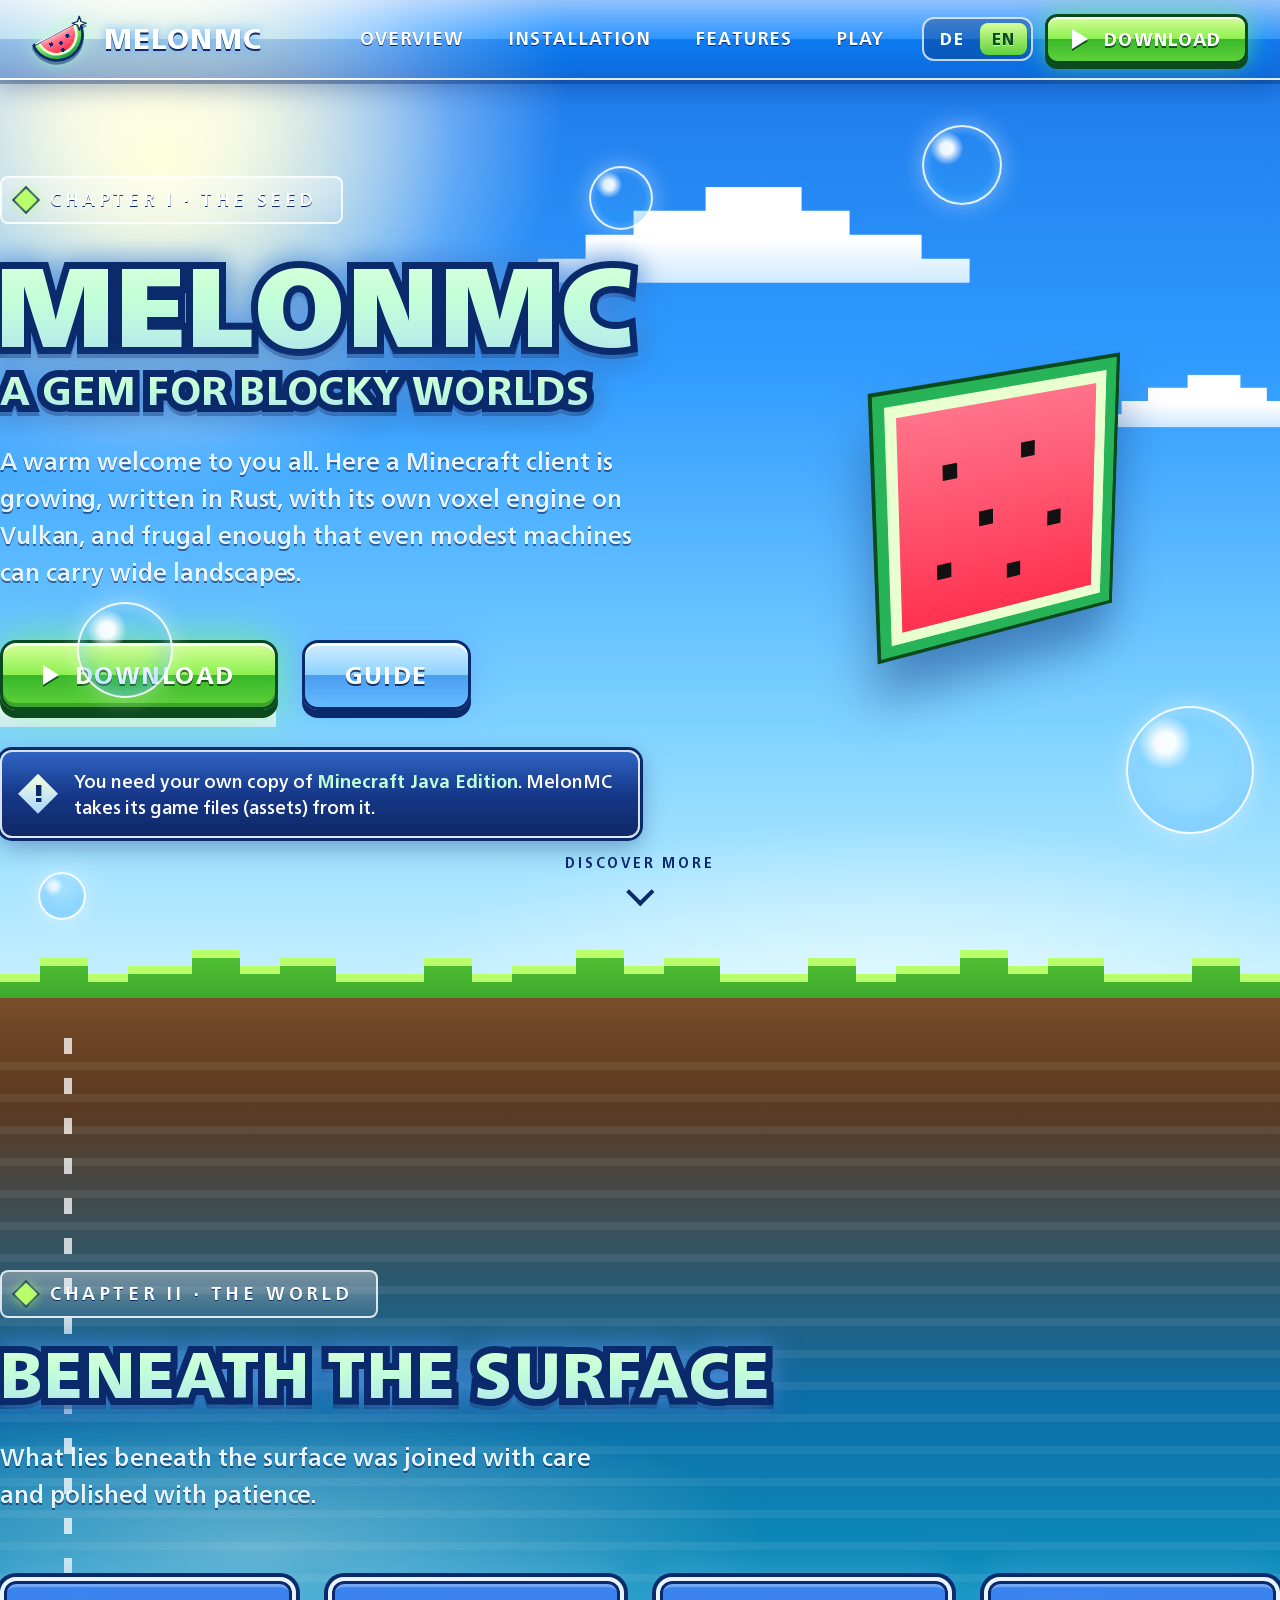
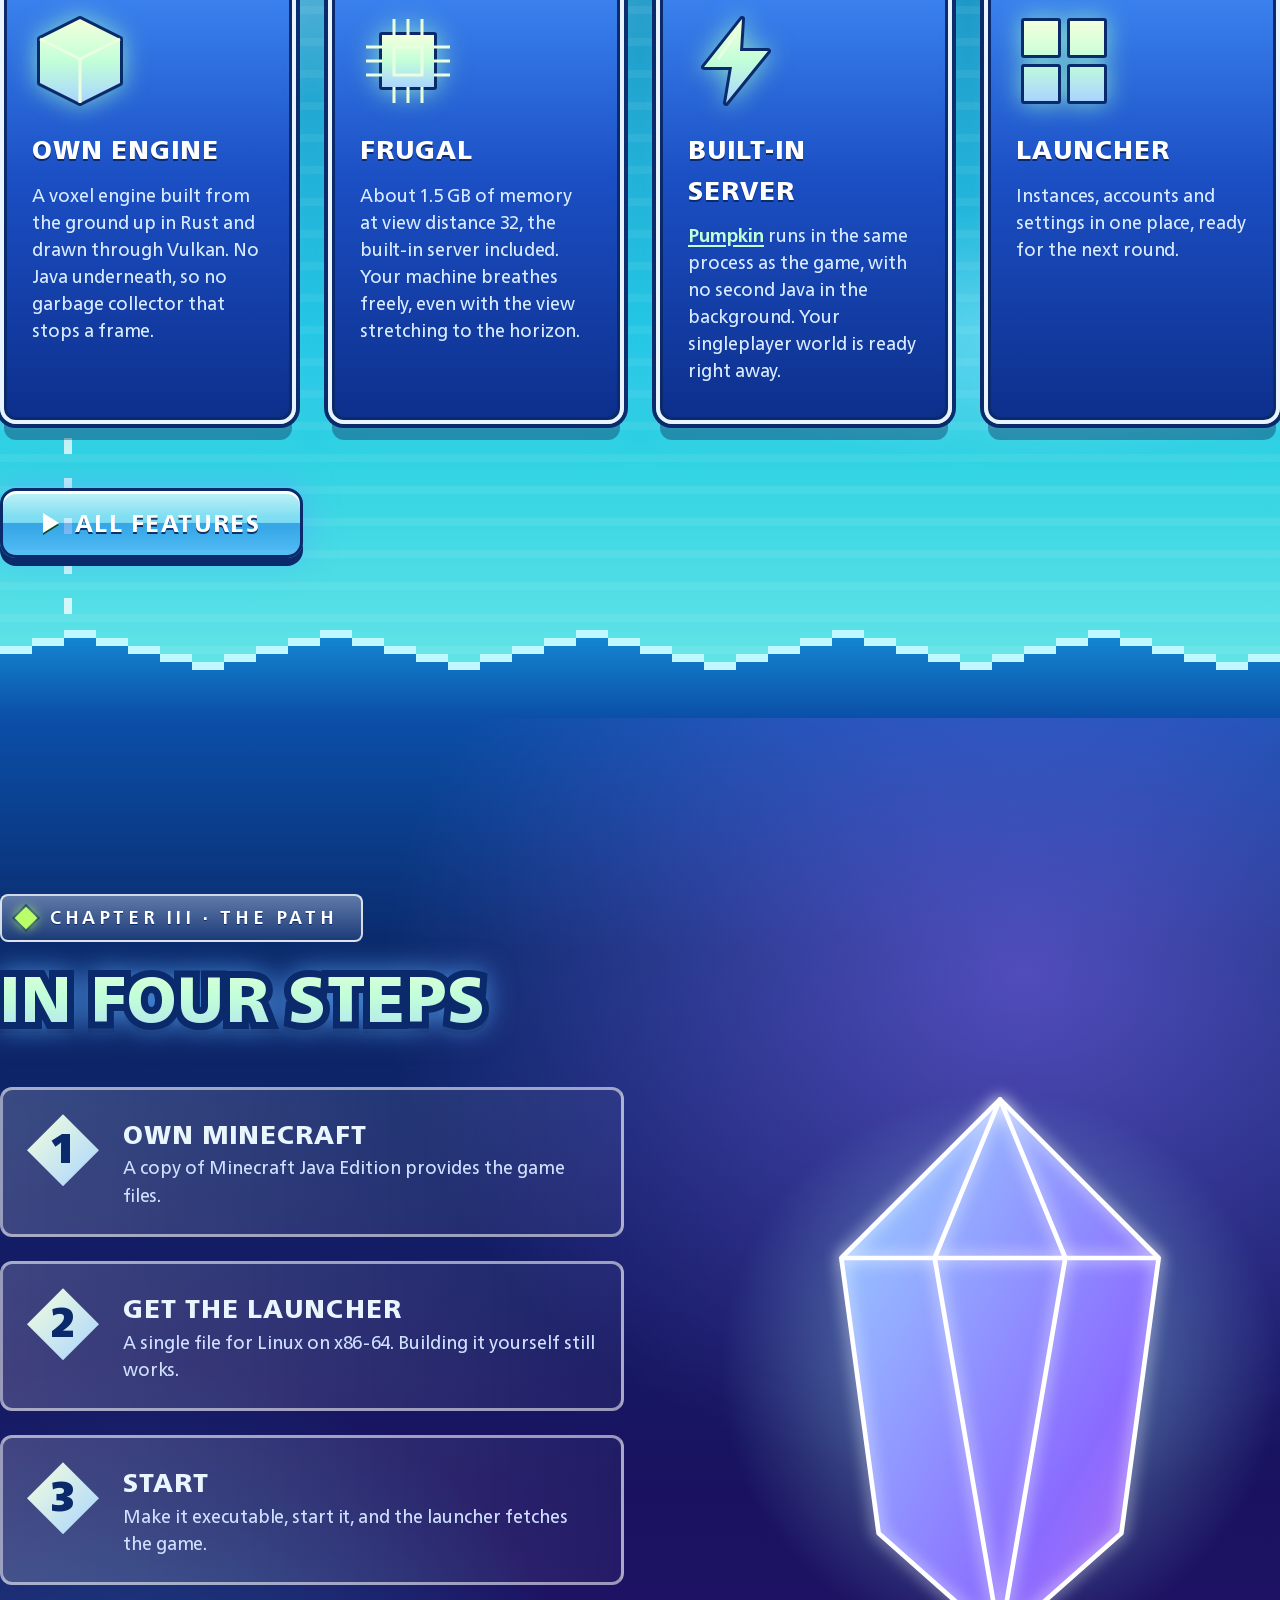
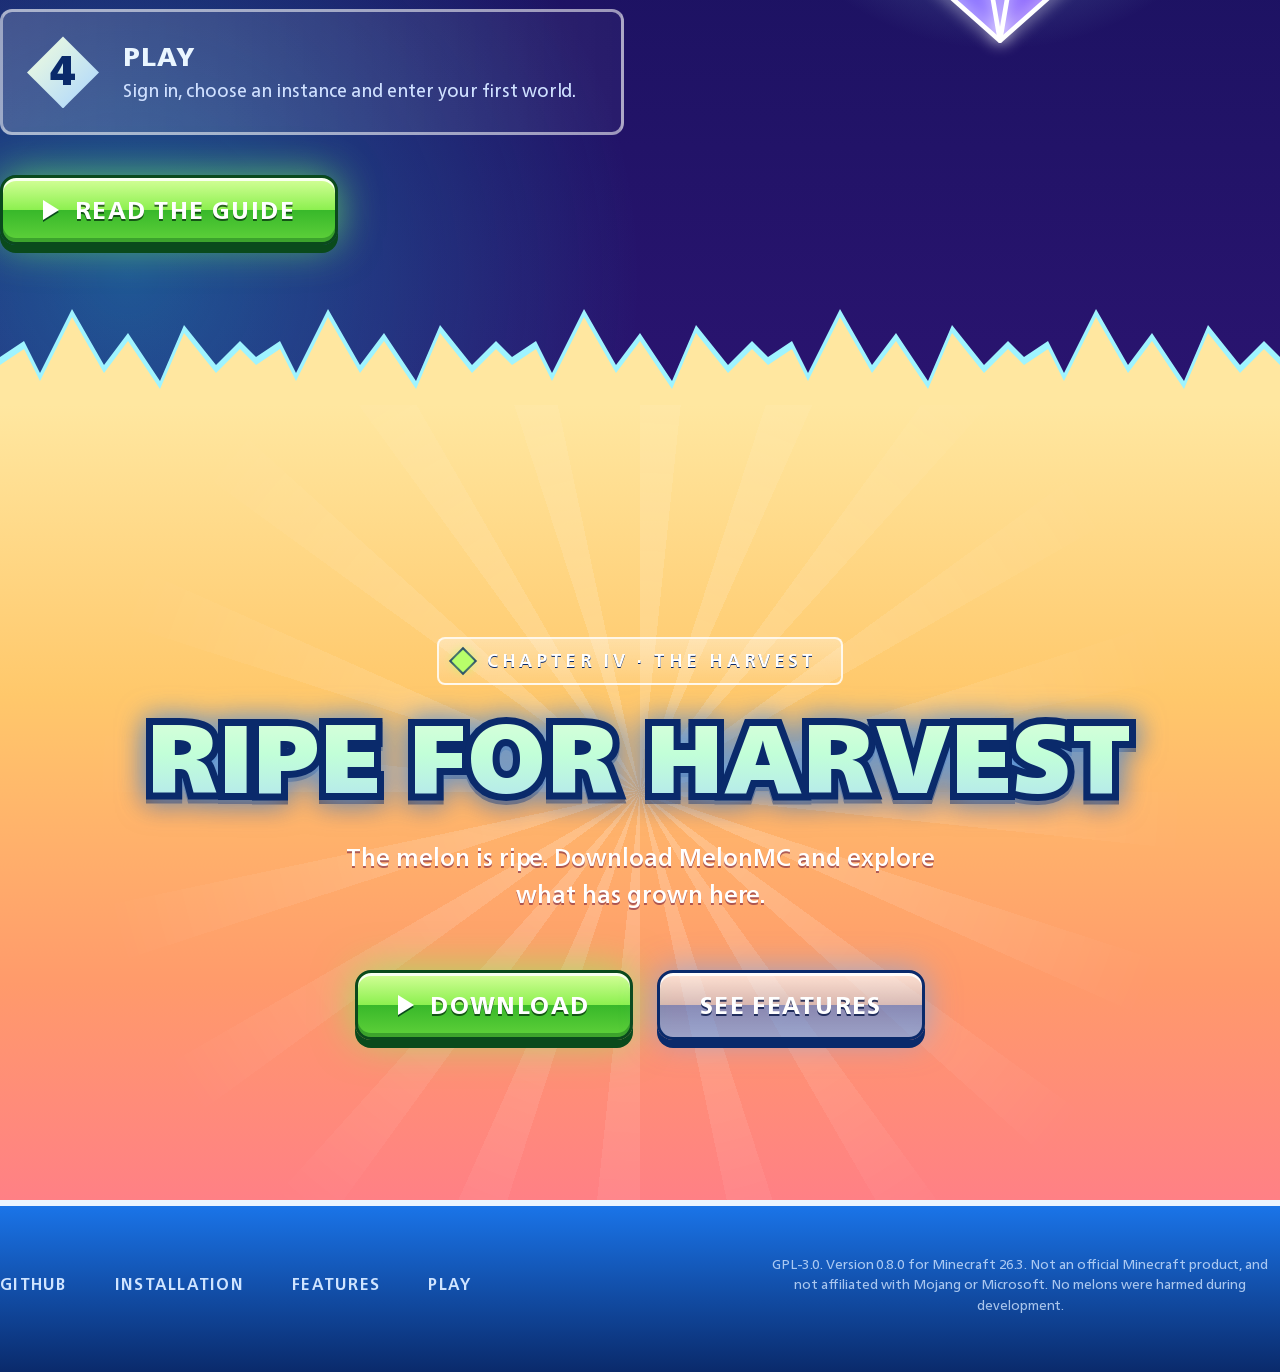
==== commit 5bdf6043: "update website" ====
--- a/index.html
+++ b/index.html
@@ -17,9 +17,9 @@
 <nav class="nav">
 <a class="brand" href="#top"><img alt="" src="logo.svg"/><span data-i18n="common.melonmc"></span></a>
 <button aria-expanded="false" class="menu" data-i18n-aria="common.menu" type="button"><i></i></button>
-<ul><li><a data-i18n="index.overview" href="#welt"></a></li><li><a data-i18n="index.installation" href="#weg"></a></li><li><a data-i18n="common.features" href="features.html"></a></li><li><a data-i18n="common.play" href="play.html"></a></li></ul>
+<ul><li><a data-i18n="index.overview" href="#welt"></a></li><li><a data-i18n="index.installation" href="install.html"></a></li><li><a data-i18n="common.features" href="features.html"></a></li><li><a data-i18n="common.play" href="play.html"></a></li></ul>
 <div aria-label="Language" class="lang" role="group"></div>
-<a class="btn sm" data-site="repo" href="https://github.com/zinedinp/Melon"><span class="tri"></span><span data-i18n="common.download"></span></a>
+<a class="btn sm" href="install.html"><span class="tri"></span><span data-i18n="common.download"></span></a>
 </nav>
 <header class="chapter sky" id="top">
 <div class="flare"></div>
@@ -36,8 +36,8 @@
 <h2 class="fx m" data-t="Ein Kleinod für Blockwelten"><span data-i18n="index.a-gem-for-blocky"></span></h2>
 <p class="lead" data-i18n="index.a-warm-welcome-to"></p>
 <div class="btns">
-<a class="btn pulse" data-site="repo" href="https://github.com/zinedinp/Melon"><span class="tri"></span><span data-i18n="common.download-2"></span></a>
-<a class="btn glass" data-i18n="index.guide" href="play.html"></a>
+<a class="btn pulse" href="install.html"><span class="tri"></span><span data-i18n="common.download-2"></span></a>
+<a class="btn glass" data-i18n="index.guide" href="install.html"></a>
 </div>
 <p class="note"><span data-i18n-html="index.you-need-your-own"></span></p>
 </div>
@@ -88,11 +88,11 @@
 <h2 class="fx l" data-t="In vier Schritten"><span data-i18n="index.in-four-steps"></span></h2>
 <ol class="quest" style="margin-top:56px">
 <li><div class="n">1</div><div><h3 data-i18n="index.own-minecraft"></h3><p data-i18n="index.a-copy-of-minecraft"></p></div></li>
-<li><div class="n">2</div><div><h3 data-i18n="common.download-2"></h3><p data-i18n="index.get-the-source-code"></p></div></li>
-<li><div class="n">3</div><div><h3 data-i18n="common.build"></h3><p data-i18n-html="index.compile-with-rust-and"></p></div></li>
+<li><div class="n">2</div><div><h3 data-i18n="index.step-launcher"></h3><p data-i18n="index.step-launcher-text"></p></div></li>
+<li><div class="n">3</div><div><h3 data-i18n="index.step-start"></h3><p data-i18n="index.step-start-text"></p></div></li>
 <li><div class="n">4</div><div><h3 data-i18n="common.play"></h3><p data-i18n="index.sign-in-choose-an"></p></div></li>
 </ol>
-<div class="btns" style="margin-top:40px"><a class="btn pulse" href="play.html"><span class="tri"></span><span data-i18n="index.read-the-guide"></span></a></div>
+<div class="btns" style="margin-top:40px"><a class="btn pulse" href="install.html"><span class="tri"></span><span data-i18n="index.read-the-guide"></span></a></div>
 </div>
 <div aria-hidden="true" class="gem">
 <i></i>
@@ -107,13 +107,14 @@
 <h2 class="fx xl harvest" data-t="Zur Ernte bereit"><span data-i18n="index.ripe-for-harvest"></span></h2>
 <p class="lead" data-i18n="index.the-melon-is-ripe"></p>
 <div class="btns">
-<a class="btn pulse" data-site="repo" href="https://github.com/zinedinp/Melon"><span class="tri"></span><span data-i18n="common.download-2"></span></a>
+<a class="btn pulse" href="install.html"><span class="tri"></span><span data-i18n="common.download-2"></span></a>
 <a class="btn glass" data-i18n="index.see-features" href="features.html"></a>
 </div>
 </div>
 <footer class="foot">
 <div class="wrap">
-<a data-i18n="index.github" data-site="repo" href="https://github.com/zinedinp/Melon"></a>
+<a data-i18n="index.github" data-site="repo" href="https://github.com/zinedinp/Melon-Client"></a>
+<a data-i18n="common.installation" href="install.html"></a>
 <a data-i18n="common.features" href="features.html"></a>
 <a data-i18n="common.play" href="play.html"></a>
 <small data-i18n="index.gpl-3-0-version"></small>
--- a/style.css
+++ b/style.css
@@ -213,6 +213,8 @@
 .tile .g{position:absolute;right:16px;top:8px;font-weight:950;font-size:128px;line-height:1;opacity:.28}
 .tile h2{position:relative;font-weight:900;font-size:32px;line-height:1.05;text-transform:uppercase;margin-bottom:8px}
 .tile p{position:relative;font-weight:300;font-size:18px;line-height:1.4}
+.tile p+p{margin-top:8px}
+.tile code{display:inline-block;font:500 15px ui-monospace,monospace;background:rgba(0,0,0,.3);padding:2px 6px;border-radius:4px;margin:2px 0;word-break:break-all}
 .tile.cta{align-items:flex-start;justify-content:center;gap:16px;background:#5fd13a}
 .tile.cta h2{font-size:36px}
 .tile.cta.w2 h2{font-size:40px}
@@ -238,6 +240,9 @@
 .list.todo li{--c:#e8940a}.list.todo li::before{content:"◌"}
 .list li.soon{--c:#1ba1e2}.list li.soon::before{content:"◔"}
 .list h3{font-weight:900;font-size:22px;text-transform:uppercase}
+.list p.usp{margin-top:10px;font-weight:600;color:#fff}
+.list p.usp b{color:var(--hl1);text-transform:uppercase;letter-spacing:.04em;font-size:15px;font-weight:900}
+.list p.usp b::before{content:"★ "}
 .list p{font-weight:300;font-size:18px;line-height:1.4;color:#d9ecff}
 
 /* Links im Fliesstext (z.B. Pumpkin) */
